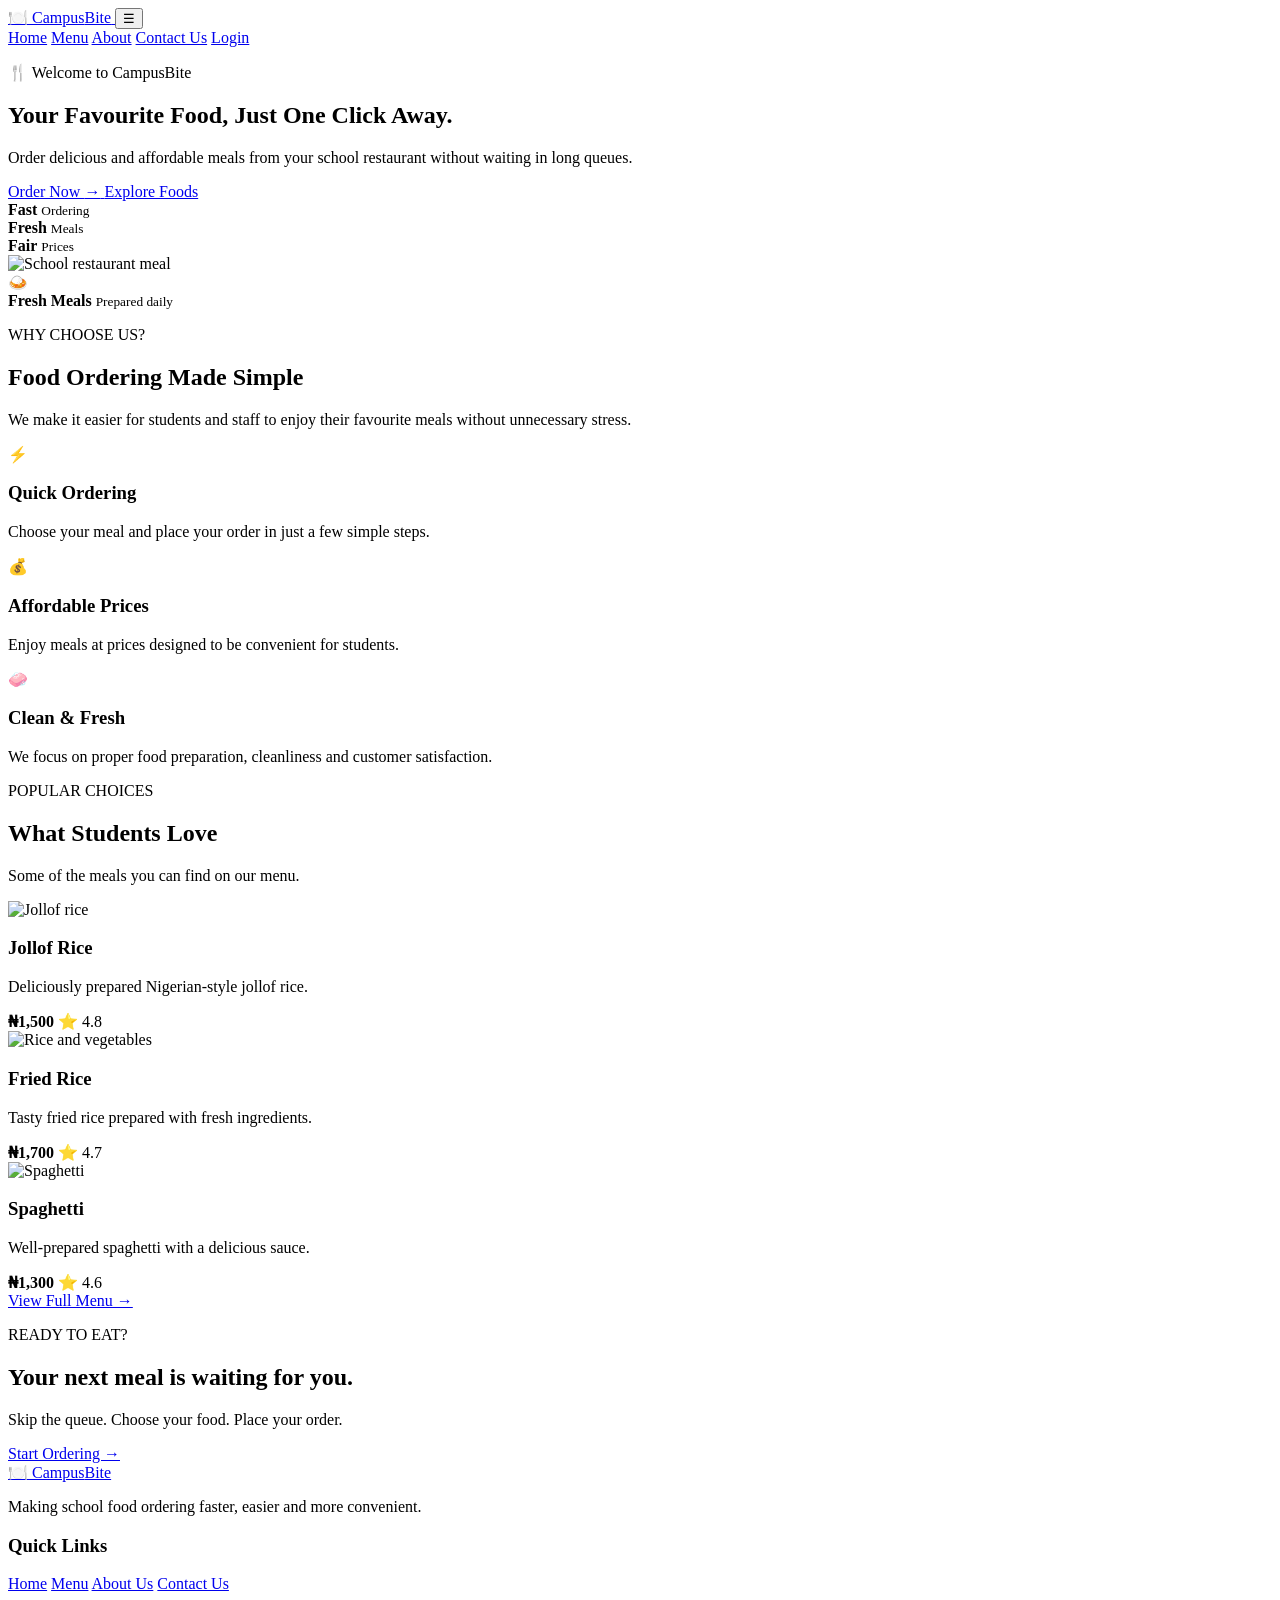
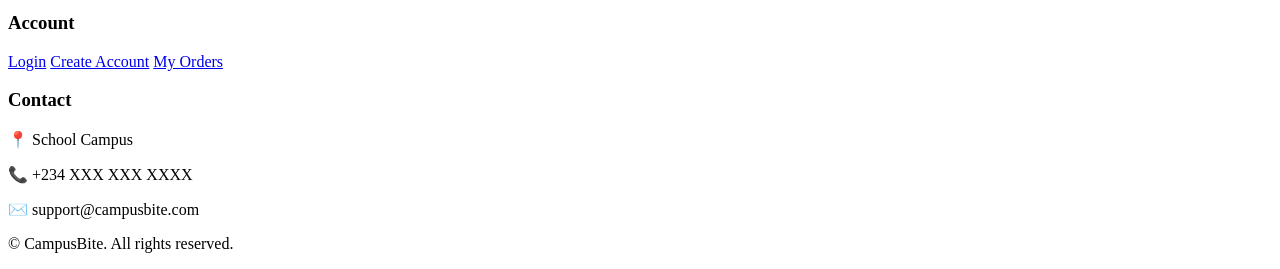
==== index.html @ 81745ab4 "Create index.html" ====
<!DOCTYPE html>
<html lang="en">
<head>
    <meta charset="UTF-8">
    <meta name="viewport" content="width=device-width, initial-scale=1.0">

    <title>CampusBite | School Restaurant</title>

    <link rel="stylesheet" href="style.css">

    <!-- Google Font -->
    <link rel="preconnect" href="https://fonts.googleapis.com">
    <link rel="preconnect" href="https://fonts.gstatic.com" crossorigin>
    <link
        href="https://fonts.googleapis.com/css2?family=Poppins:wght@400;500;600;700;800&display=swap"
        rel="stylesheet"
    >
</head>

<body>

    <!-- ================= NAVIGATION ================= -->

    <header class="header">
        <nav class="navbar">

            <a href="index.html" class="logo">
                <span class="logo-icon">🍽️</span>
                <span>Campus<span>Bite</span></span>
            </a>

            <button class="menu-toggle" id="menuToggle" aria-label="Open menu">
                ☰
            </button>

            <div class="nav-links" id="navLinks">
                <a href="index.html" class="active">Home</a>
                <a href="menu.html">Menu</a>
                <a href="about.html">About</a>
                <a href="contact.html">Contact Us</a>

                <a href="login.html" class="login-btn">
                    Login
                </a>
            </div>

        </nav>
    </header>


    <!-- ================= HERO SECTION ================= -->

    <main>

        <section class="hero">

            <div class="hero-content">

                <p class="welcome-text">
                    🍴 Welcome to CampusBite
                </p>

                <h1>
                    Your Favourite Food,
                    <span>Just One Click Away.</span>
                </h1>

                <p class="hero-description">
                    Order delicious and affordable meals from your school
                    restaurant without waiting in long queues.
                </p>

                <div class="hero-buttons">
                    <a href="menu.html" class="primary-btn">
                        Order Now <span>→</span>
                    </a>

                    <a href="#popular" class="secondary-btn">
                        Explore Foods
                    </a>
                </div>

                <div class="hero-info">

                    <div class="info-item">
                        <strong>Fast</strong>
                        <small>Ordering</small>
                    </div>

                    <div class="info-item">
                        <strong>Fresh</strong>
                        <small>Meals</small>
                    </div>

                    <div class="info-item">
                        <strong>Fair</strong>
                        <small>Prices</small>
                    </div>

                </div>

            </div>


            <div class="hero-image">

                <div class="image-card">

                    <img
                        src="https://images.unsplash.com/photo-1517248135467-4c7edcad34c4?auto=format&fit=crop&w=900&q=80"
                        alt="School restaurant meal"
                    >

                    <div class="floating-card">

                        <div class="food-icon">
                            🍛
                        </div>

                        <div>
                            <strong>Fresh Meals</strong>
                            <small>Prepared daily</small>
                        </div>

                    </div>

                </div>

            </div>

        </section>


        <!-- ================= WHY CAMPUSBITE ================= -->

        <section class="why-us">

            <div class="section-heading">

                <p class="section-label">
                    WHY CHOOSE US?
                </p>

                <h2>
                    Food Ordering Made Simple
                </h2>

                <p>
                    We make it easier for students and staff to enjoy their
                    favourite meals without unnecessary stress.
                </p>

            </div>


            <div class="features">

                <article class="feature-card">

                    <div class="feature-icon">
                        ⚡
                    </div>

                    <h3>Quick Ordering</h3>

                    <p>
                        Choose your meal and place your order in just a few
                        simple steps.
                    </p>

                </article>


                <article class="feature-card">

                    <div class="feature-icon">
                        💰
                    </div>

                    <h3>Affordable Prices</h3>

                    <p>
                        Enjoy meals at prices designed to be convenient for
                        students.
                    </p>

                </article>


                <article class="feature-card">

                    <div class="feature-icon">
                        🧼
                    </div>

                    <h3>Clean & Fresh</h3>

                    <p>
                        We focus on proper food preparation, cleanliness and
                        customer satisfaction.
                    </p>

                </article>

            </div>

        </section>


        <!-- ================= POPULAR FOODS ================= -->

        <section class="popular" id="popular">

            <div class="section-heading">

                <p class="section-label">
                    POPULAR CHOICES
                </p>

                <h2>
                    What Students Love
                </h2>

                <p>
                    Some of the meals you can find on our menu.
                </p>

            </div>


            <div class="food-preview">

                <article class="food-card">

                    <img
                        src="https://images.unsplash.com/photo-1603133872878-684f208fb84b?auto=format&fit=crop&w=600&q=80"
                        alt="Jollof rice"
                    >

                    <div class="food-content">

                        <h3>Jollof Rice</h3>

                        <p>
                            Deliciously prepared Nigerian-style jollof rice.
                        </p>

                        <div class="food-bottom">
                            <strong>₦1,500</strong>
                            <span>⭐ 4.8</span>
                        </div>

                    </div>

                </article>


                <article class="food-card">

                    <img
                        src="https://images.unsplash.com/photo-1512058564366-18510be2db19?auto=format&fit=crop&w=600&q=80"
                        alt="Rice and vegetables"
                    >

                    <div class="food-content">

                        <h3>Fried Rice</h3>

                        <p>
                            Tasty fried rice prepared with fresh ingredients.
                        </p>

                        <div class="food-bottom">
                            <strong>₦1,700</strong>
                            <span>⭐ 4.7</span>
                        </div>

                    </div>

                </article>


                <article class="food-card">

                    <img
                        src="https://images.unsplash.com/photo-1473093295043-cdd812d0e601?auto=format&fit=crop&w=600&q=80"
                        alt="Spaghetti"
                    >

                    <div class="food-content">

                        <h3>Spaghetti</h3>

                        <p>
                            Well-prepared spaghetti with a delicious sauce.
                        </p>

                        <div class="food-bottom">
                            <strong>₦1,300</strong>
                            <span>⭐ 4.6</span>
                        </div>

                    </div>

                </article>

            </div>


            <div class="view-menu">
                <a href="menu.html" class="primary-btn">
                    View Full Menu →
                </a>
            </div>

        </section>


        <!-- ================= CALL TO ACTION ================= -->

        <section class="cta">

            <div>

                <p class="section-label">
                    READY TO EAT?
                </p>

                <h2>
                    Your next meal is waiting for you.
                </h2>

                <p>
                    Skip the queue. Choose your food. Place your order.
                </p>

            </div>

            <a href="menu.html" class="cta-btn">
                Start Ordering →
            </a>

        </section>

    </main>


    <!-- ================= FOOTER ================= -->

    <footer class="footer">

        <div class="footer-content">

            <div class="footer-brand">

                <a href="index.html" class="logo">
                    <span class="logo-icon">🍽️</span>
                    <span>Campus<span>Bite</span></span>
                </a>

                <p>
                    Making school food ordering faster, easier and more
                    convenient.
                </p>

            </div>


            <div class="footer-column">

                <h3>Quick Links</h3>

                <a href="index.html">Home</a>
                <a href="menu.html">Menu</a>
                <a href="about.html">About Us</a>
                <a href="contact.html">Contact Us</a>

            </div>


            <div class="footer-column">

                <h3>Account</h3>

                <a href="login.html">Login</a>
                <a href="register.html">Create Account</a>
                <a href="orders.html">My Orders</a>

            </div>


            <div class="footer-column">

                <h3>Contact</h3>

                <p>📍 School Campus</p>
                <p>📞 +234 XXX XXX XXXX</p>
                <p>✉️ support@campusbite.com</p>

            </div>

        </div>


        <div class="footer-bottom">

            <p>
                © <span id="currentYear"></span> CampusBite.
                All rights reserved.
            </p>

        </div>

    </footer>


    <script src="script.js"></script>

</body>
</html>
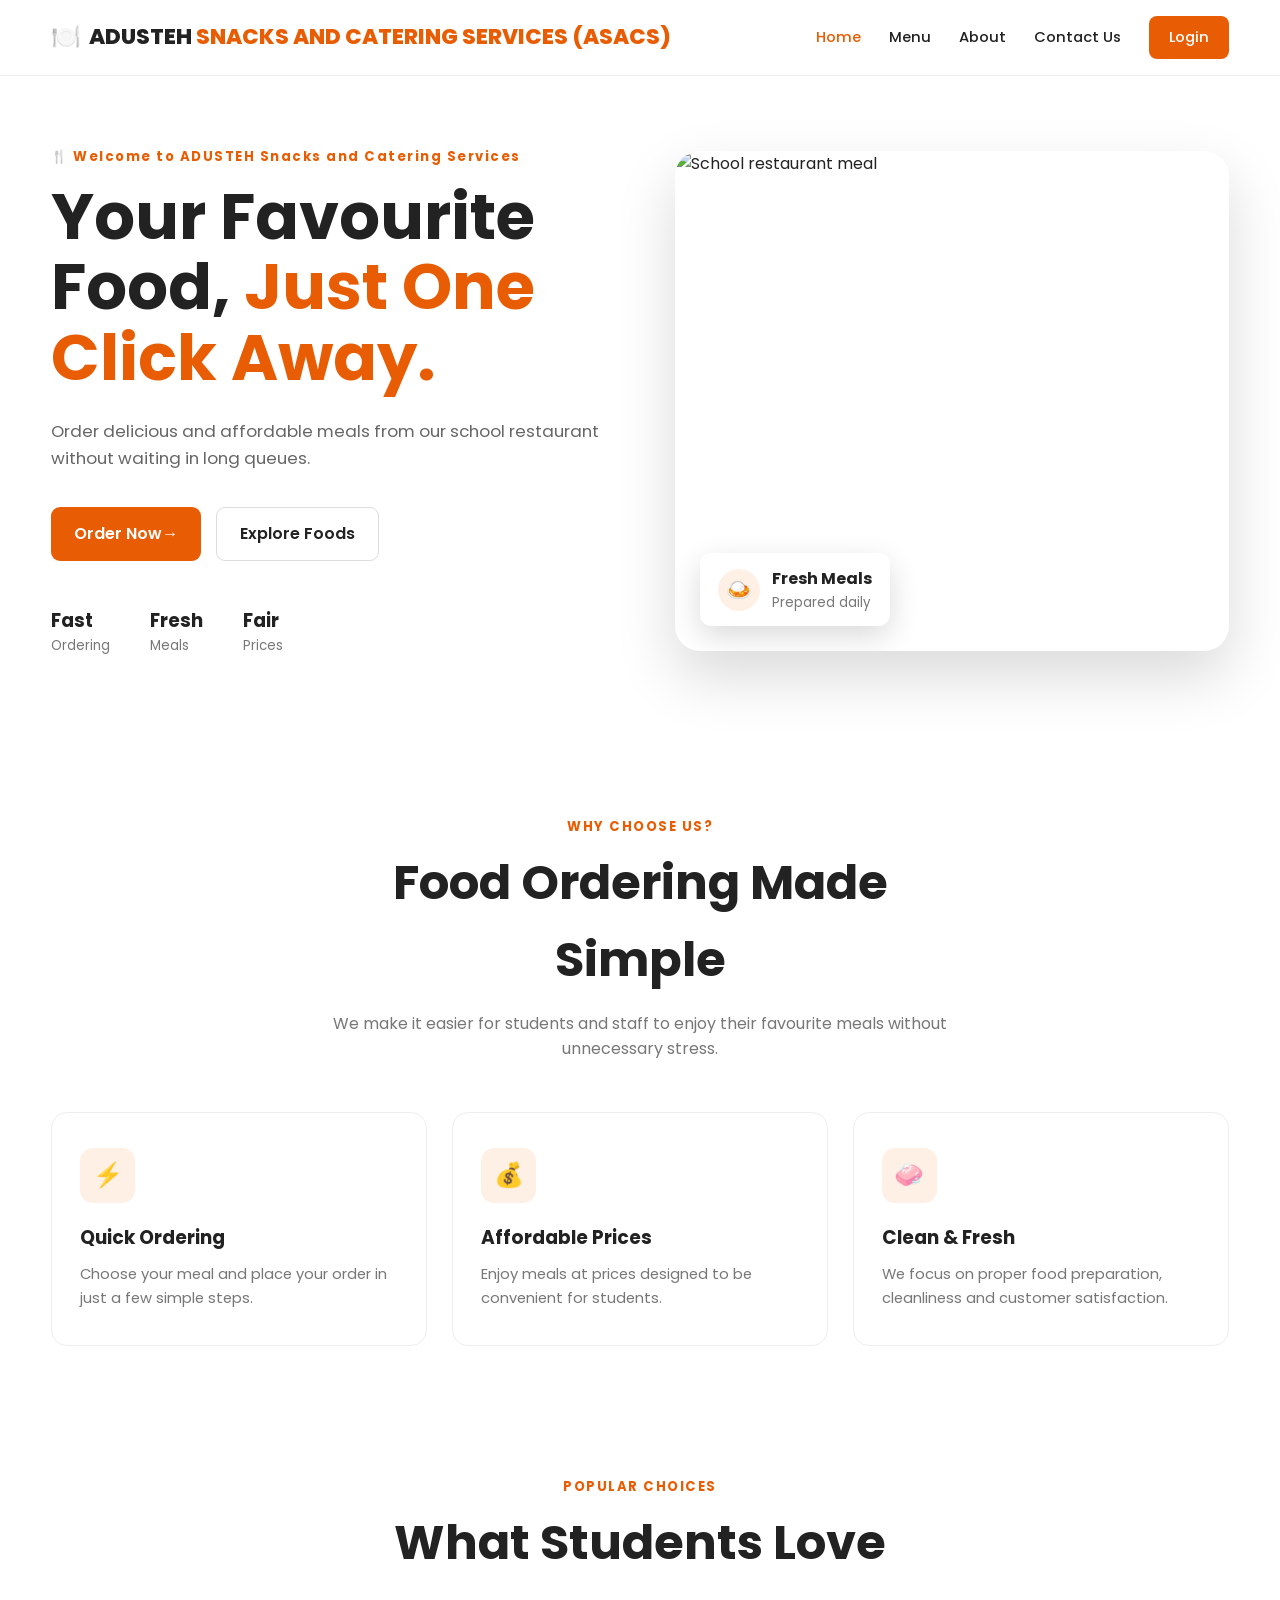
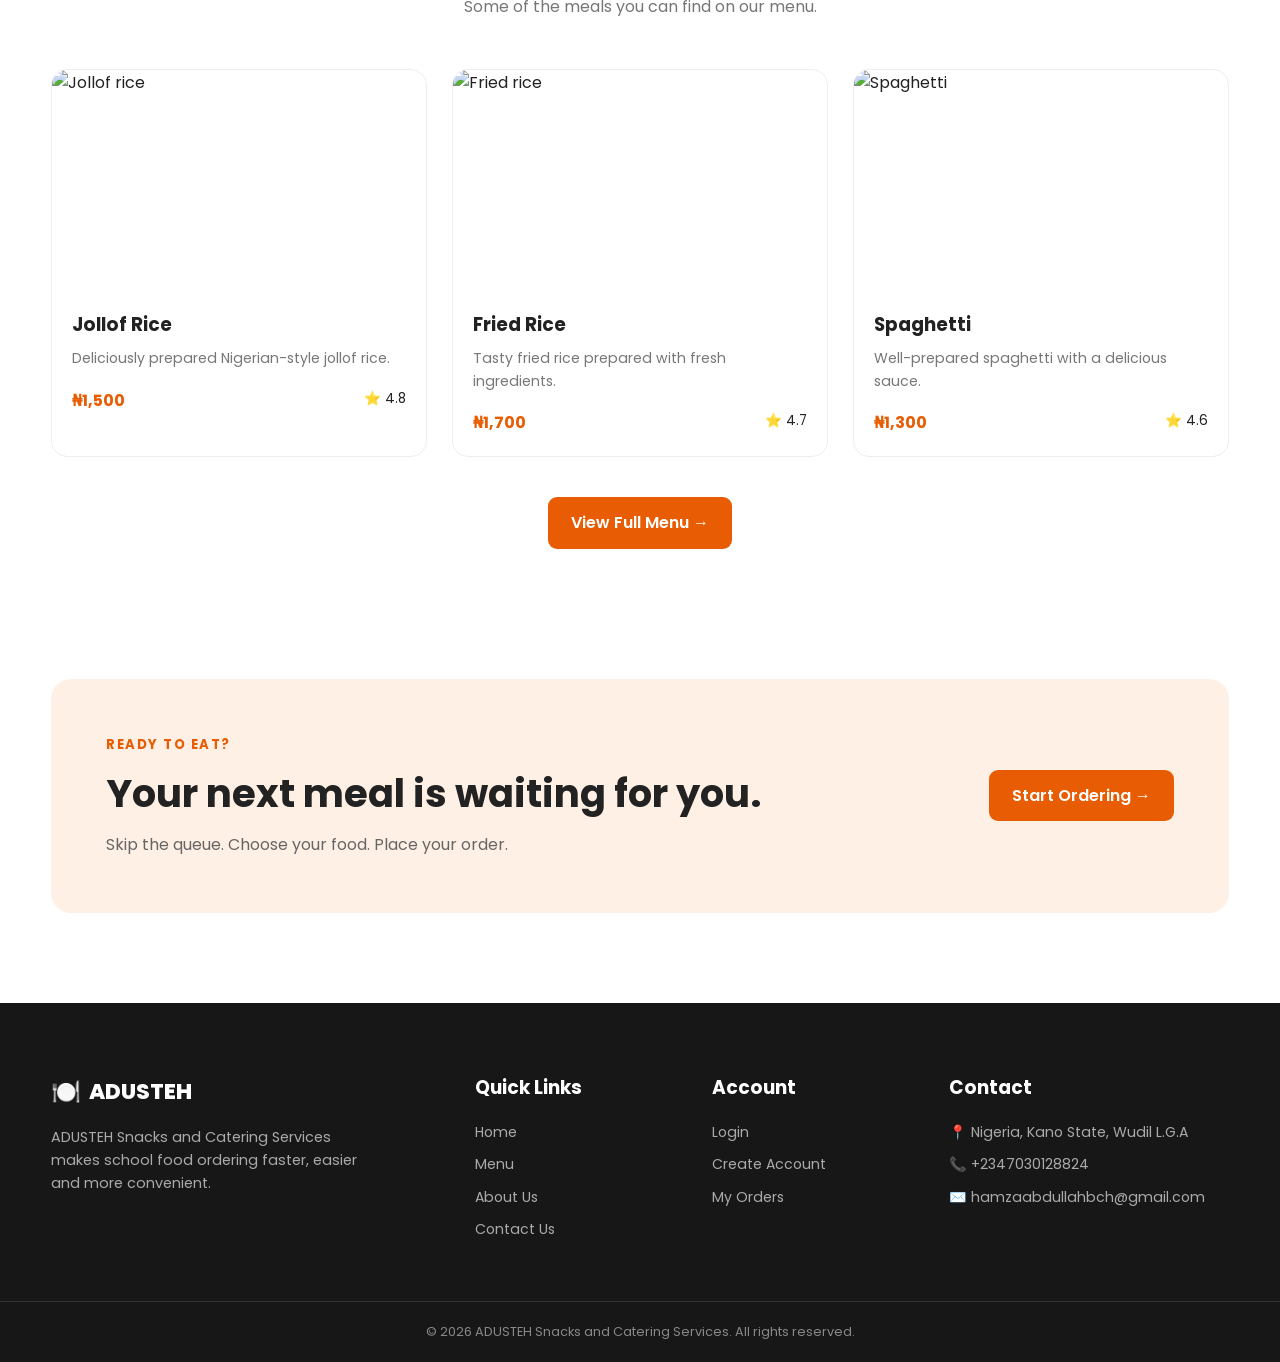
==== commit fcfb05b2: "Update index.html" ====
--- a/index.html
+++ b/index.html
@@ -4,7 +4,7 @@
     <meta charset="UTF-8">
     <meta name="viewport" content="width=device-width, initial-scale=1.0">
 
-    <title>CampusBite | School Restaurant</title>
+    <title>ADUSTEH Snacks and Catering Services | School Restaurant</title>
 
     <link rel="stylesheet" href="style.css">
 
@@ -26,7 +26,7 @@
 
             <a href="index.html" class="logo">
                 <span class="logo-icon">🍽️</span>
-                <span>Campus<span>Bite</span></span>
+                <span>ADUSTEH <span>SNACKS AND CATERING SERVICES (ASACS)</span></span>
             </a>
 
             <button class="menu-toggle" id="menuToggle" aria-label="Open menu">
@@ -57,7 +57,7 @@
             <div class="hero-content">
 
                 <p class="welcome-text">
-                    🍴 Welcome to CampusBite
+                    🍴 Welcome to ADUSTEH Snacks and Catering Services
                 </p>
 
                 <h1>
@@ -66,7 +66,7 @@
                 </h1>
 
                 <p class="hero-description">
-                    Order delicious and affordable meals from your school
+                    Order delicious and affordable meals from our school
                     restaurant without waiting in long queues.
                 </p>
 
@@ -131,7 +131,7 @@
         </section>
 
 
-        <!-- ================= WHY CAMPUSBITE ================= -->
+        <!-- ================= WHY ADUSTEH ================= -->
 
         <section class="why-us">
 
@@ -259,7 +259,7 @@
 
                     <img
                         src="https://images.unsplash.com/photo-1512058564366-18510be2db19?auto=format&fit=crop&w=600&q=80"
-                        alt="Rice and vegetables"
+                        alt="Fried rice"
                     >
 
                     <div class="food-content">
@@ -355,12 +355,12 @@
 
                 <a href="index.html" class="logo">
                     <span class="logo-icon">🍽️</span>
-                    <span>Campus<span>Bite</span></span>
+                    <span>ADUSTEH</span>
                 </a>
 
                 <p>
-                    Making school food ordering faster, easier and more
-                    convenient.
+                    ADUSTEH Snacks and Catering Services makes school food
+                    ordering faster, easier and more convenient.
                 </p>
 
             </div>
@@ -393,9 +393,9 @@
 
                 <h3>Contact</h3>
 
-                <p>📍 School Campus</p>
-                <p>📞 +234 XXX XXX XXXX</p>
-                <p>✉️ support@campusbite.com</p>
+                <p>📍 Nigeria, Kano State, Wudil L.G.A</p>
+                <p>📞 +2347030128824</p>
+                <p>✉️ hamzaabdullahbch@gmail.com</p>
 
             </div>
 
@@ -405,7 +405,8 @@
         <div class="footer-bottom">
 
             <p>
-                © <span id="currentYear"></span> CampusBite.
+                © <span id="currentYear"></span>
+                ADUSTEH Snacks and Catering Services.
                 All rights reserved.
             </p>
 
--- a/style.css
+++ b/style.css
@@ -0,0 +1,655 @@
+/* ================= GENERAL RESET ================= */
+
+* {
+    margin: 0;
+    padding: 0;
+    box-sizing: border-box;
+}
+
+html {
+    scroll-behavior: smooth;
+}
+
+body {
+    font-family: "Poppins", sans-serif;
+    color: #222;
+    background: #fff;
+    line-height: 1.6;
+}
+
+a {
+    text-decoration: none;
+    color: inherit;
+}
+
+img {
+    width: 100%;
+    display: block;
+}
+
+
+/* ================= NAVIGATION ================= */
+
+.header {
+    position: sticky;
+    top: 0;
+    z-index: 1000;
+    background: rgba(255, 255, 255, 0.95);
+    border-bottom: 1px solid #eeeeee;
+    backdrop-filter: blur(10px);
+}
+
+.navbar {
+    width: min(1180px, 92%);
+    margin: auto;
+
+    min-height: 75px;
+
+    display: flex;
+    align-items: center;
+    justify-content: space-between;
+}
+
+.logo {
+    display: flex;
+    align-items: center;
+    gap: 8px;
+
+    font-size: 1.35rem;
+    font-weight: 800;
+}
+
+.logo-icon {
+    font-size: 1.5rem;
+}
+
+.logo span span {
+    color: #e85d04;
+}
+
+.nav-links {
+    display: flex;
+    align-items: center;
+    gap: 28px;
+}
+
+.nav-links a {
+    font-size: 0.92rem;
+    font-weight: 500;
+    transition: 0.3s;
+}
+
+.nav-links a:hover,
+.nav-links .active {
+    color: #e85d04;
+}
+
+.login-btn {
+    padding: 10px 20px;
+    border-radius: 8px;
+
+    color: white !important;
+    background: #e85d04;
+
+    transition: 0.3s;
+}
+
+.login-btn:hover {
+    background: #c94f03;
+}
+
+.menu-toggle {
+    display: none;
+
+    border: none;
+    background: transparent;
+
+    font-size: 1.6rem;
+    cursor: pointer;
+}
+
+
+/* ================= HERO ================= */
+
+.hero {
+    width: min(1180px, 92%);
+    margin: auto;
+
+    min-height: 650px;
+
+    display: grid;
+    grid-template-columns: 1fr 1fr;
+
+    align-items: center;
+    gap: 70px;
+
+    padding: 70px 0;
+}
+
+.welcome-text,
+.section-label {
+    color: #e85d04;
+
+    font-size: 0.82rem;
+    font-weight: 700;
+
+    letter-spacing: 1.5px;
+}
+
+.hero h1 {
+    margin-top: 15px;
+
+    font-size: clamp(2.5rem, 5vw, 4.5rem);
+    line-height: 1.1;
+}
+
+.hero h1 span {
+    color: #e85d04;
+}
+
+.hero-description {
+    max-width: 560px;
+
+    margin-top: 25px;
+
+    color: #666;
+    font-size: 1.05rem;
+}
+
+.hero-buttons {
+    display: flex;
+    gap: 15px;
+
+    margin-top: 35px;
+}
+
+.primary-btn,
+.secondary-btn,
+.cta-btn {
+    display: inline-flex;
+    align-items: center;
+    justify-content: center;
+
+    padding: 13px 23px;
+
+    border-radius: 9px;
+
+    font-weight: 600;
+
+    transition: 0.3s;
+}
+
+.primary-btn {
+    color: white;
+    background: #e85d04;
+}
+
+.primary-btn:hover {
+    transform: translateY(-3px);
+    background: #c94f03;
+}
+
+.secondary-btn {
+    border: 1px solid #ddd;
+    background: white;
+}
+
+.secondary-btn:hover {
+    border-color: #e85d04;
+    color: #e85d04;
+}
+
+.hero-info {
+    display: flex;
+    gap: 40px;
+
+    margin-top: 45px;
+}
+
+.info-item {
+    display: flex;
+    flex-direction: column;
+}
+
+.info-item strong {
+    font-size: 1.15rem;
+}
+
+.info-item small {
+    color: #777;
+}
+
+
+/* ================= HERO IMAGE ================= */
+
+.hero-image {
+    position: relative;
+}
+
+.image-card {
+    position: relative;
+
+    overflow: hidden;
+
+    border-radius: 25px;
+
+    box-shadow: 0 25px 60px rgba(0, 0, 0, 0.15);
+}
+
+.image-card > img {
+    height: 500px;
+    object-fit: cover;
+}
+
+.floating-card {
+    position: absolute;
+
+    left: 25px;
+    bottom: 25px;
+
+    display: flex;
+    align-items: center;
+    gap: 12px;
+
+    padding: 13px 18px;
+
+    border-radius: 12px;
+
+    background: rgba(255, 255, 255, 0.95);
+
+    box-shadow: 0 10px 30px rgba(0, 0, 0, 0.15);
+}
+
+.food-icon {
+    width: 42px;
+    height: 42px;
+
+    display: grid;
+    place-items: center;
+
+    border-radius: 50%;
+
+    background: #fff0e5;
+
+    font-size: 1.3rem;
+}
+
+.floating-card div:last-child {
+    display: flex;
+    flex-direction: column;
+}
+
+.floating-card small {
+    color: #777;
+}
+
+
+/* ================= SECTION COMMON ================= */
+
+.why-us,
+.popular {
+    width: min(1180px, 92%);
+    margin: auto;
+
+    padding: 90px 0;
+}
+
+.section-heading {
+    max-width: 650px;
+    margin: 0 auto 50px;
+
+    text-align: center;
+}
+
+.section-heading h2 {
+    margin-top: 8px;
+
+    font-size: clamp(2rem, 4vw, 3rem);
+}
+
+.section-heading > p:last-child {
+    margin-top: 12px;
+    color: #777;
+}
+
+
+/* ================= FEATURES ================= */
+
+.features {
+    display: grid;
+    grid-template-columns: repeat(3, 1fr);
+    gap: 25px;
+}
+
+.feature-card {
+    padding: 35px 28px;
+
+    border: 1px solid #eeeeee;
+    border-radius: 16px;
+
+    transition: 0.3s;
+}
+
+.feature-card:hover {
+    transform: translateY(-7px);
+
+    border-color: #f3c6a5;
+
+    box-shadow: 0 15px 35px rgba(0, 0, 0, 0.07);
+}
+
+.feature-icon {
+    width: 55px;
+    height: 55px;
+
+    display: grid;
+    place-items: center;
+
+    margin-bottom: 20px;
+
+    border-radius: 13px;
+
+    background: #fff0e5;
+
+    font-size: 1.5rem;
+}
+
+.feature-card h3 {
+    margin-bottom: 10px;
+}
+
+.feature-card p {
+    color: #777;
+    font-size: 0.92rem;
+}
+
+
+/* ================= POPULAR FOODS ================= */
+
+.popular {
+    padding-top: 40px;
+}
+
+.food-preview {
+    display: grid;
+    grid-template-columns: repeat(3, 1fr);
+    gap: 25px;
+}
+
+.food-card {
+    overflow: hidden;
+
+    border: 1px solid #eeeeee;
+    border-radius: 16px;
+
+    background: white;
+
+    transition: 0.3s;
+}
+
+.food-card:hover {
+    transform: translateY(-7px);
+
+    box-shadow: 0 15px 35px rgba(0, 0, 0, 0.08);
+}
+
+.food-card img {
+    height: 220px;
+    object-fit: cover;
+}
+
+.food-content {
+    padding: 20px;
+}
+
+.food-content h3 {
+    margin-bottom: 7px;
+}
+
+.food-content p {
+    color: #777;
+
+    font-size: 0.88rem;
+}
+
+.food-bottom {
+    display: flex;
+    justify-content: space-between;
+
+    margin-top: 18px;
+}
+
+.food-bottom strong {
+    color: #e85d04;
+}
+
+.food-bottom span {
+    font-size: 0.85rem;
+}
+
+.view-menu {
+    text-align: center;
+    margin-top: 40px;
+}
+
+
+/* ================= CALL TO ACTION ================= */
+
+.cta {
+    width: min(1180px, 92%);
+    margin: 40px auto 90px;
+
+    padding: 55px;
+
+    display: flex;
+    align-items: center;
+    justify-content: space-between;
+    gap: 30px;
+
+    border-radius: 20px;
+
+    background: #fff0e5;
+}
+
+.cta h2 {
+    margin: 8px 0;
+
+    font-size: clamp(1.8rem, 3vw, 2.7rem);
+}
+
+.cta p:last-child {
+    color: #666;
+}
+
+.cta-btn {
+    flex-shrink: 0;
+
+    color: white;
+    background: #e85d04;
+}
+
+.cta-btn:hover {
+    background: #c94f03;
+    transform: translateY(-3px);
+}
+
+
+/* ================= FOOTER ================= */
+
+.footer {
+    padding: 70px 0 0;
+
+    background: #171717;
+    color: white;
+}
+
+.footer-content {
+    width: min(1180px, 92%);
+    margin: auto;
+
+    display: grid;
+    grid-template-columns: 2fr 1fr 1fr 1.5fr;
+
+    gap: 50px;
+}
+
+.footer-brand p {
+    max-width: 320px;
+
+    margin-top: 15px;
+
+    color: #aaa;
+
+    font-size: 0.9rem;
+}
+
+.footer-column {
+    display: flex;
+    flex-direction: column;
+    gap: 10px;
+}
+
+.footer-column h3 {
+    margin-bottom: 8px;
+}
+
+.footer-column a,
+.footer-column p {
+    color: #aaa;
+    font-size: 0.88rem;
+}
+
+.footer-column a:hover {
+    color: #e85d04;
+}
+
+.footer-bottom {
+    margin-top: 60px;
+    padding: 20px;
+
+    border-top: 1px solid #333;
+
+    text-align: center;
+}
+
+.footer-bottom p {
+    color: #888;
+    font-size: 0.8rem;
+}
+
+
+/* ================= RESPONSIVE ================= */
+
+@media (max-width: 850px) {
+
+    .menu-toggle {
+        display: block;
+    }
+
+    .nav-links {
+        position: absolute;
+
+        top: 75px;
+        left: 0;
+
+        width: 100%;
+
+        padding: 25px;
+
+        display: none;
+        flex-direction: column;
+        align-items: stretch;
+
+        background: white;
+
+        border-bottom: 1px solid #eee;
+    }
+
+    .nav-links.show {
+        display: flex;
+    }
+
+    .nav-links a {
+        padding: 8px 0;
+    }
+
+    .login-btn {
+        text-align: center;
+    }
+
+    .hero {
+        grid-template-columns: 1fr;
+
+        gap: 50px;
+
+        padding-top: 50px;
+    }
+
+    .hero-content {
+        text-align: center;
+    }
+
+    .hero-description {
+        margin-left: auto;
+        margin-right: auto;
+    }
+
+    .hero-buttons {
+        justify-content: center;
+    }
+
+    .hero-info {
+        justify-content: center;
+    }
+
+    .features,
+    .food-preview {
+        grid-template-columns: 1fr;
+    }
+
+    .food-card {
+        max-width: 500px;
+        margin: auto;
+    }
+
+    .cta {
+        flex-direction: column;
+        text-align: center;
+    }
+
+    .footer-content {
+        grid-template-columns: 1fr 1fr;
+    }
+}
+
+
+@media (max-width: 550px) {
+
+    .hero h1 {
+        font-size: 2.5rem;
+    }
+
+    .hero-buttons {
+        flex-direction: column;
+    }
+
+    .hero-buttons a {
+        width: 100%;
+    }
+
+    .hero-info {
+        gap: 20px;
+    }
+
+    .image-card > img {
+        height: 350px;
+    }
+
+    .cta {
+        padding: 35px 25px;
+    }
+
+    .footer-content {
+        grid-template-columns: 1fr;
+    }
+}
